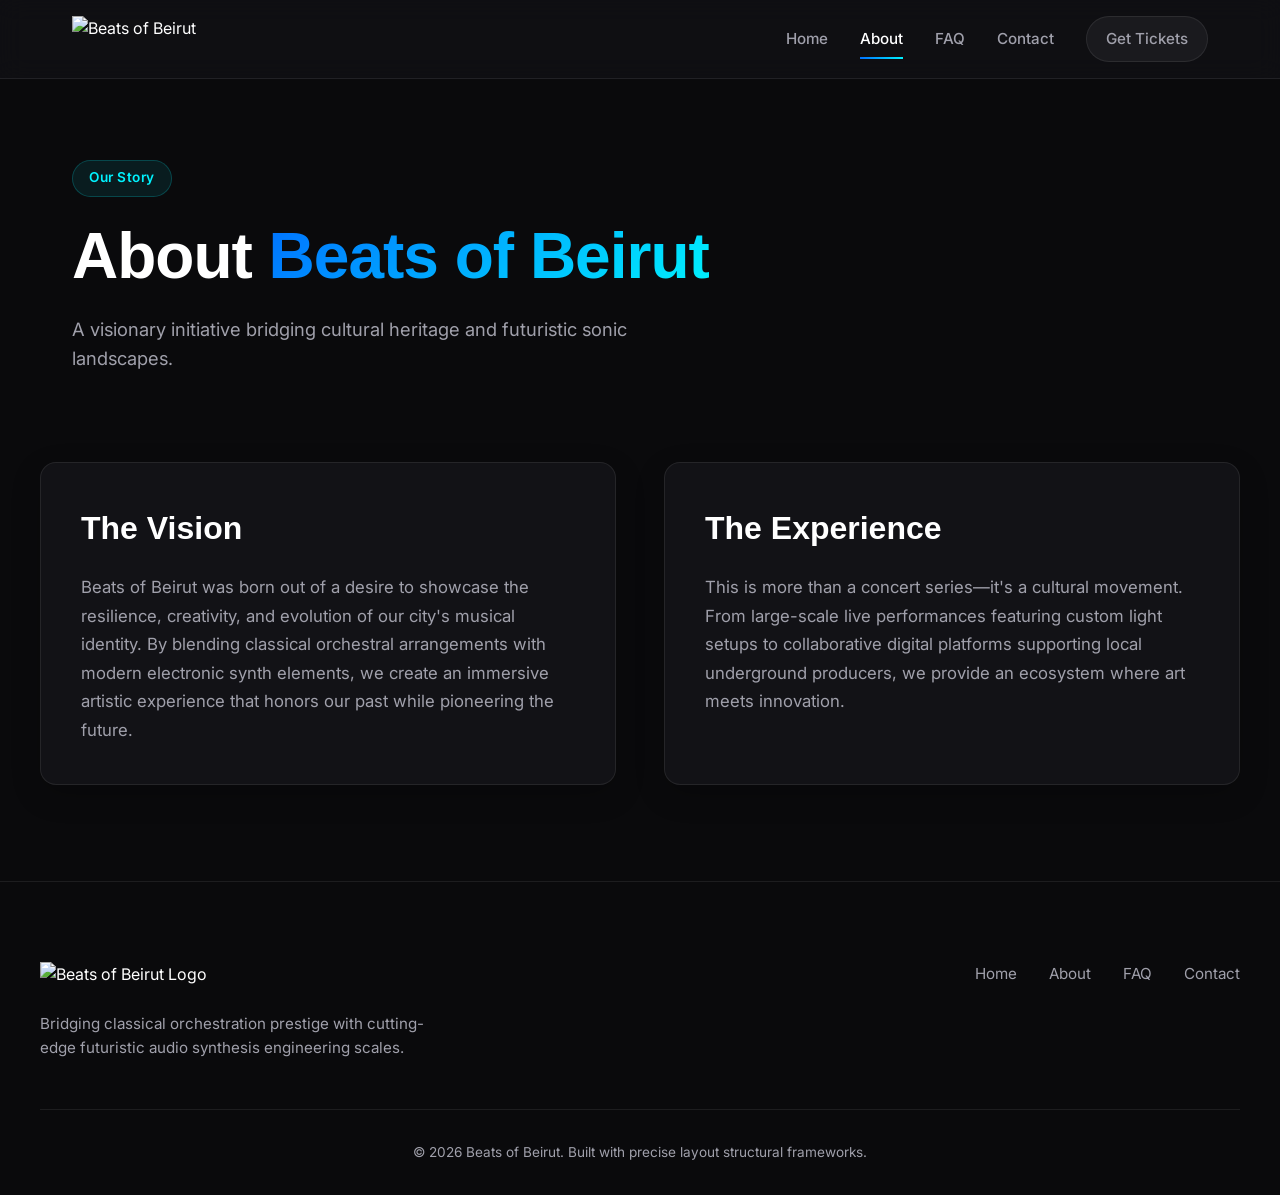
==== about.html @ 85f0301e "Update about.html" ====
<!DOCTYPE html>
<html lang="en">
<head>
    <meta charset="UTF-8">
    <meta name="viewport" content="width=device-width, initial-scale=1.0">
    <title>About Us | Beats of Beirut</title>
    <link href="https://fonts.googleapis.com/css2?family=Inter:wght@400;500;600;700&display=swap" rel="stylesheet">
    <link rel="stylesheet" href="css/style.css">
</head>
<body>

    <!-- Navigation Bar -->
    <nav class="navbar">
        <div class="nav-container">
            <a href="index.html"><img src="images/logo.png" alt="Beats of Beirut" class="nav-logo"></a>
            <button class="menu-toggle" aria-label="Toggle Menu">
                <span></span>
                <span></span>
                <span></span>
            </button>
            <div class="nav-links">
                <a href="index.html" class="nav-item">Home</a>
                <a href="about.html" class="nav-item active">About</a>
                <a href="faq.html" class="nav-item">FAQ</a>
                <a href="contact.html" class="nav-item">Contact</a>
                <a href="contact.html" class="nav-item cta-nav">Get Tickets</a>
            </div>
        </div>
    </nav>

    <!-- Subpage Content Block Layout Group -->
    <header class="subpage-header-container">
        <span class="badge">Our Story</span>
        <h1 class="hero-title">About <span class="gradient-text">Beats of Beirut</span></h1>
        <p class="hero-description">A visionary initiative bridging cultural heritage and futuristic sonic landscapes.</p>
    </header>

    <main class="subpage-content-section">
        <div class="subpage-grid-container">
            <article class="content-block-card">
                <h2>The Vision</h2>
                <p>Beats of Beirut was born out of a desire to showcase the resilience, creativity, and evolution of our city's musical identity. By blending classical orchestral arrangements with modern electronic synth elements, we create an immersive artistic experience that honors our past while pioneering the future.</p>
            </article>

            <article class="content-block-card">
                <h2>The Experience</h2>
                <p>This is more than a concert series—it's a cultural movement. From large-scale live performances featuring custom light setups to collaborative digital platforms supporting local underground producers, we provide an ecosystem where art meets innovation.</p>
            </article>
        </div>
    </main>

    <!-- Footer Component Area -->
    <footer class="footer">
        <div class="footer-container">
            <div class="footer-brand">
                <img src="images/logo.png" alt="Beats of Beirut Logo" class="footer-logo">
                <p>Bridging classical orchestration prestige with cutting-edge futuristic audio synthesis engineering scales.</p>
            </div>
            <nav class="footer-nav">
                <a href="index.html">Home</a>
                <a href="about.html">About</a>
                <a href="faq.html">FAQ</a>
                <a href="contact.html">Contact</a>
            </nav>
        </div>
        <div class="footer-bottom">
            <p>&copy; 2026 Beats of Beirut. Built with precise layout structural frameworks.</p>
        </div>
    </footer>

    <script>
        const menuToggle = document.querySelector('.menu-toggle');
        const navLinks = document.querySelector('.nav-links');
        
        menuToggle.addEventListener('click', () => {
            menuToggle.classList.toggle('open');
            navLinks.classList.toggle('active');
        });
    </script>
</body>
</html>
---- css/style.css ----
/* ==========================================================================
   1. GLOBAL VARIABLES & BASE STYLES
   ========================================================================== */
:root {
    --bg-dark: #0a0a0c;
    --bg-surface: #121216;
    --bg-surface-glow: #1a1a22;
    --accent-blue: #0072ff;
    --accent-cyan: #00f2fe;
    --text-primary: #ffffff;
    --text-secondary: #a0a0ab;
    --border-color: rgba(255, 255, 255, 0.08);
    --glass-effect: rgba(18, 18, 22, 0.7);
}

* {
    box-sizing: border-box;
    margin: 0;
    padding: 0;
}

body {
    background-color: var(--bg-dark);
    color: var(--text-primary);
    font-family: 'Inter', sans-serif;
    line-height: 1.6;
    overflow-x: hidden;
}

a {
    text-decoration: none;
    color: inherit;
    transition: all 0.3s ease;
}

/* ==========================================================================
   2. GLASSMORPHIC NAVIGATION BAR
   ========================================================================== */
.navbar {
    position: fixed;
    top: 0;
    left: 0;
    width: 100%;
    z-index: 1000;
    background: var(--glass-effect);
    backdrop-filter: blur(12px);
    -webkit-backdrop-filter: blur(12px);
    border-bottom: 1px solid var(--border-color);
}

.nav-container {
    max-width: 1200px;
    margin: 0 auto;
    padding: 1rem 2rem;
    display: flex;
    justify-content: space-between;
    align-items: center;
}

.nav-logo {
    height: 45px;
    width: auto;
    display: block;
}

.nav-links {
    display: flex;
    align-items: center;
    gap: 2rem;
}

.nav-item {
    font-size: 0.95rem;
    font-weight: 500;
    color: var(--text-secondary);
    position: relative;
    padding: 0.5rem 0;
}

.nav-item:hover, .nav-item.active {
    color: var(--text-primary);
}

.nav-item::after {
    content: '';
    position: absolute;
    bottom: 0;
    left: 0;
    width: 0;
    height: 2px;
    background: linear-gradient(90deg, var(--accent-blue), var(--accent-cyan));
    transition: width 0.3s ease;
}

.nav-item:hover::after, .nav-item.active::after {
    width: 100%;
}

.cta-nav {
    background: rgba(255, 255, 255, 0.05);
    padding: 0.6rem 1.2rem;
    border-radius: 50px;
    border: 1px solid var(--border-color);
}

.cta-nav:hover {
    background: var(--text-primary);
    color: var(--bg-dark);
}

/* Mobile Menu Toggle Button */
.menu-toggle {
    display: none;
    flex-direction: column;
    gap: 6px;
    background: none;
    border: none;
    cursor: pointer;
}

.menu-toggle span {
    width: 25px;
    height: 2px;
    background-color: var(--text-primary);
    transition: all 0.3s ease;
}

/* ==========================================================================
   3. HERO SECTION (SPLIT GRID FOR HOME)
   ========================================================================== */
.hero-section {
    padding: 9rem 2rem 5rem 2rem;
    min-height: 90vh;
    display: flex;
    align-items: center;
    position: relative;
}

.hero-section::before {
    content: '';
    position: absolute;
    top: 20%;
    right: 10%;
    width: 350px;
    height: 350px;
    background: radial-gradient(circle, rgba(0, 114, 255, 0.15) 0%, transparent 70%);
    z-index: -1;
    filter: blur(40px);
}

.hero-container {
    max-width: 1200px;
    margin: 0 auto;
    display: grid;
    grid-template-columns: 1.2fr 0.8fr;
    gap: 4rem;
    align-items: center;
}

.badge {
    display: inline-block;
    background: rgba(0, 242, 254, 0.08);
    color: var(--accent-cyan);
    border: 1px solid rgba(0, 242, 254, 0.2);
    padding: 0.4rem 1rem;
    border-radius: 50px;
    font-size: 0.85rem;
    font-weight: 600;
    letter-spacing: 0.5px;
    margin-bottom: 1.5rem;
}

.hero-title {
    font-family: 'Cabinet Grotesk', sans-serif;
    font-size: 4rem;
    line-height: 1.1;
    font-weight: 800;
    letter-spacing: -1px;
    margin-bottom: 1.5rem;
}

.gradient-text {
    background: linear-gradient(135deg, var(--accent-blue), var(--accent-cyan));
    -webkit-background-clip: text;
    -webkit-text-fill-color: transparent;
}

.hero-description {
    color: var(--text-secondary);
    font-size: 1.15rem;
    margin-bottom: 2.5rem;
    max-width: 600px;
}

/* Metadata Info Grid */
.event-meta-grid {
    display: grid;
    grid-template-columns: 1fr 1fr;
    gap: 2rem;
    margin-bottom: 2.5rem;
    padding: 1.5rem;
    background: var(--bg-surface);
    border: 1px solid var(--border-color);
    border-radius: 16px;
}

.meta-label {
    display: block;
    font-size: 0.8rem;
    color: var(--text-secondary);
    letter-spacing: 1px;
    margin-bottom: 0.3rem;
    font-weight: 600;
}

.meta-value {
    display: block;
    font-size: 1.1rem;
    font-weight: 600;
}

/* Call to Action Buttons */
.btn {
    display: inline-flex;
    align-items: center;
    gap: 0.8rem;
    padding: 1rem 2.2rem;
    border-radius: 12px;
    font-weight: 600;
    font-size: 1.05rem;
}

.btn-primary {
    background: linear-gradient(135deg, var(--accent-blue), var(--accent-cyan));
    color: #ffffff;
    box-shadow: 0 4px 20px rgba(0, 114, 255, 0.3);
}

.btn-primary:hover {
    transform: translateY(-2px);
    box-shadow: 0 6px 25px rgba(0, 114, 255, 0.45);
}

/* Hero Media Component */
.hero-media {
    display: flex;
    justify-content: center;
}

.media-card {
    position: relative;
    border-radius: 24px;
    overflow: hidden;
    background: var(--bg-surface);
    border: 1px solid var(--border-color);
    box-shadow: 0 20px 40px rgba(0,0,0,0.4);
    transition: transform 0.4s cubic-bezier(0.16, 1, 0.3, 1);
}

.media-card:hover {
    transform: scale(1.02) translateY(-4px);
}

.concert-img {
    width: 100%;
    height: auto;
    display: block;
    object-fit: cover;
}

.card-overlay {
    position: absolute;
    bottom: 0;
    left: 0;
    width: 100%;
    padding: 2rem 1.5rem;
    background: linear-gradient(to top, rgba(10,10,12,0.95), transparent);
    display: flex;
    justify-content: center;
}

.overlay-text {
    font-weight: 600;
    color: var(--accent-cyan);
    font-size: 0.95rem;
}

/* ==========================================================================
   4. INTERACTIVE COUNTDOWN SECTION
   ========================================================================== */
.countdown-section {
    padding: 6rem 2rem;
    background: var(--bg-surface);
    border-top: 1px solid var(--border-color);
    border-bottom: 1px solid var(--border-color);
}

.countdown-container {
    max-width: 900px;
    margin: 0 auto;
    text-align: center;
}

.section-title {
    font-family: 'Cabinet Grotesk', sans-serif;
    font-size: 2.5rem;
    margin-bottom: 3rem;
}

.timer-grid {
    display: grid;
    grid-template-columns: repeat(4, 1fr);
    gap: 1.5rem;
    margin-bottom: 2.5rem;
}

.timer-box {
    background: var(--bg-surface-glow);
    border: 1px solid var(--border-color);
    padding: 2rem 1rem;
    border-radius: 16px;
    position: relative;
}

.timer-box::before {
    content: '';
    position: absolute;
    top: 0;
    left: 10%;
    width: 80%;
    height: 1px;
    background: linear-gradient(90deg, transparent, var(--accent-cyan), transparent);
}

.timer-number {
    display: block;
    font-family: 'Cabinet Grotesk', sans-serif;
    font-size: 3.5rem;
    font-weight: 800;
    color: #ffffff;
    line-height: 1;
    margin-bottom: 0.5rem;
}

.timer-label {
    display: block;
    color: var(--text-secondary);
    font-size: 0.85rem;
    text-transform: uppercase;
    letter-spacing: 1px;
}

.countdown-note {
    color: var(--text-secondary);
    font-size: 1.05rem;
}

/* ==========================================================================
   5. DEDICATED INNER SUBPAGE LAYOUTS
   ========================================================================== */
.subpage-header-container {
    max-width: 1200px;
    margin: 0 auto;
    padding: 10rem 2rem 1rem 2rem;
    text-align: left;
}

.subpage-content-section {
    padding: 2rem 2rem 6rem 2rem;
    background: var(--bg-dark);
}

.subpage-grid-container {
    max-width: 1200px;
    margin: 0 auto;
    display: grid;
    grid-template-columns: 1fr 1fr;
    gap: 3rem;
}

.content-block-card {
    background: var(--bg-surface);
    border: 1px solid var(--border-color);
    padding: 2.5rem;
    border-radius: 16px;
    box-shadow: 0 10px 30px rgba(0,0,0,0.2);
    transition: transform 0.3s ease, border-color 0.3s ease;
}

.content-block-card:hover {
    transform: translateY(-3px);
    border-color: rgba(0, 242, 254, 0.2);
}

.content-block-card h2 {
    font-family: 'Cabinet Grotesk', sans-serif;
    font-size: 2rem;
    margin-bottom: 1.2rem;
}

.content-block-card p {
    color: var(--text-secondary);
    font-size: 1.05rem;
    margin-bottom: 1.2rem;
    line-height: 1.7;
}

.content-block-card p:last-child {
    margin-bottom: 0;
}

/* Performers Layout Modifications */
.performers-showcase-grid {
    max-width: 1200px;
    margin: 0 auto;
    display: grid;
    grid-template-columns: repeat(auto-fit, minmax(320px, 1fr));
    gap: 3rem;
}

.performer-profile-card {
    text-align: center;
}

.performer-profile-card h3 {
    font-family: 'Cabinet Grotesk', sans-serif;
    font-size: 1.8rem;
    margin: 1.5rem 0 0.5rem 0;
}

.performer-profile-card p {
    color: var(--text-secondary);
    font-size: 1rem;
    max-width: 420px;
    margin: 0 auto;
    line-height: 1.6;
}

/* FAQ Stack Modification */
.faq-stack-container {
    max-width: 850px;
    margin: 0 auto;
    display: flex;
    flex-direction: column;
    gap: 1.5rem;
}

/* ==========================================================================
   6. MODERN PRESTIGE FOOTER
   ========================================================================== */
.footer {
    padding: 5rem 2rem 2rem 2rem;
    background: var(--bg-dark);
    border-top: 1px solid var(--border-color);
}

.footer-container {
    max-width: 1200px;
    margin: 0 auto;
    display: flex;
    justify-content: space-between;
    align-items: flex-start;
    flex-wrap: wrap;
    gap: 3rem;
    padding-bottom: 3rem;
    border-bottom: 1px solid var(--border-color);
}

.footer-brand {
    max-width: 400px;
}

.footer-logo {
    height: 40px;
    margin-bottom: 1.5rem;
}

.footer-brand p {
    color: var(--text-secondary);
    font-size: 0.95rem;
}

.footer-nav {
    display: flex;
    gap: 2rem;
    flex-wrap: wrap;
}

.footer-nav a {
    color: var(--text-secondary);
    font-size: 0.95rem;
}

.footer-nav a:hover {
    color: var(--text-primary);
}

.footer-bottom {
    max-width: 1200px;
    margin: 0 auto;
    padding-top: 2rem;
    text-align: center;
    color: var(--text-secondary);
    font-size: 0.85rem;
}

/* ==========================================================================
   7. RESPONSIVE BREAKPOINTS (MOBILE & TABLET FRIENDLY)
   ========================================================================== */
@media (max-width: 992px) {
    .hero-container, .subpage-grid-container {
        grid-template-columns: 1fr;
        gap: 3rem;
        text-align: center;
    }
    
    .subpage-header-container {
        text-align: center;
        padding-top: 8rem;
    }
    
    .hero-description {
        margin-left: auto;
        margin-right: auto;
    }

    .event-meta-grid {
        max-width: 600px;
        margin-left: auto;
        margin-right: auto;
    }
    
    .hero-title {
        font-size: 3rem;
    }
    
    .hero-media {
        order: -1;
        max-width: 450px;
        margin: 0 auto;
    }
}

@media (max-width: 768px) {
    .menu-toggle {
        display: flex;
    }

    .nav-links {
        position: absolute;
        top: 100%;
        left: 0;
        width: 100%;
        background: var(--bg-surface);
        flex-direction: column;
        padding: 2rem;
        gap: 1.5rem;
        border-bottom: 1px solid var(--border-color);
        opacity: 0;
        transform: translateY(-10px);
        pointer-events: none;
        transition: all 0.3s ease;
    }

    .nav-links.active {
        opacity: 1;
        transform: translateY(0);
        pointer-events: auto;
    }

    /* Animated Close Menu Toggle */
    .menu-toggle.open span:nth-child(1) {
        transform: translateY(8px) rotate(45deg);
    }
    .menu-toggle.open span:nth-child(2) {
        opacity: 0;
    }
    .menu-toggle.open span:nth-child(3) {
        transform: translateY(-8px) rotate(-45deg);
    }

    .timer-grid {
        grid-template-columns: repeat(2, 1fr);
    }

    .timer-number {
        font-size: 2.5rem;
    }

    .footer-container {
        flex-direction: column;
        text-align: center;
        align-items: center;
    }
    
    .footer-nav {
        justify-content: center;
    }
}
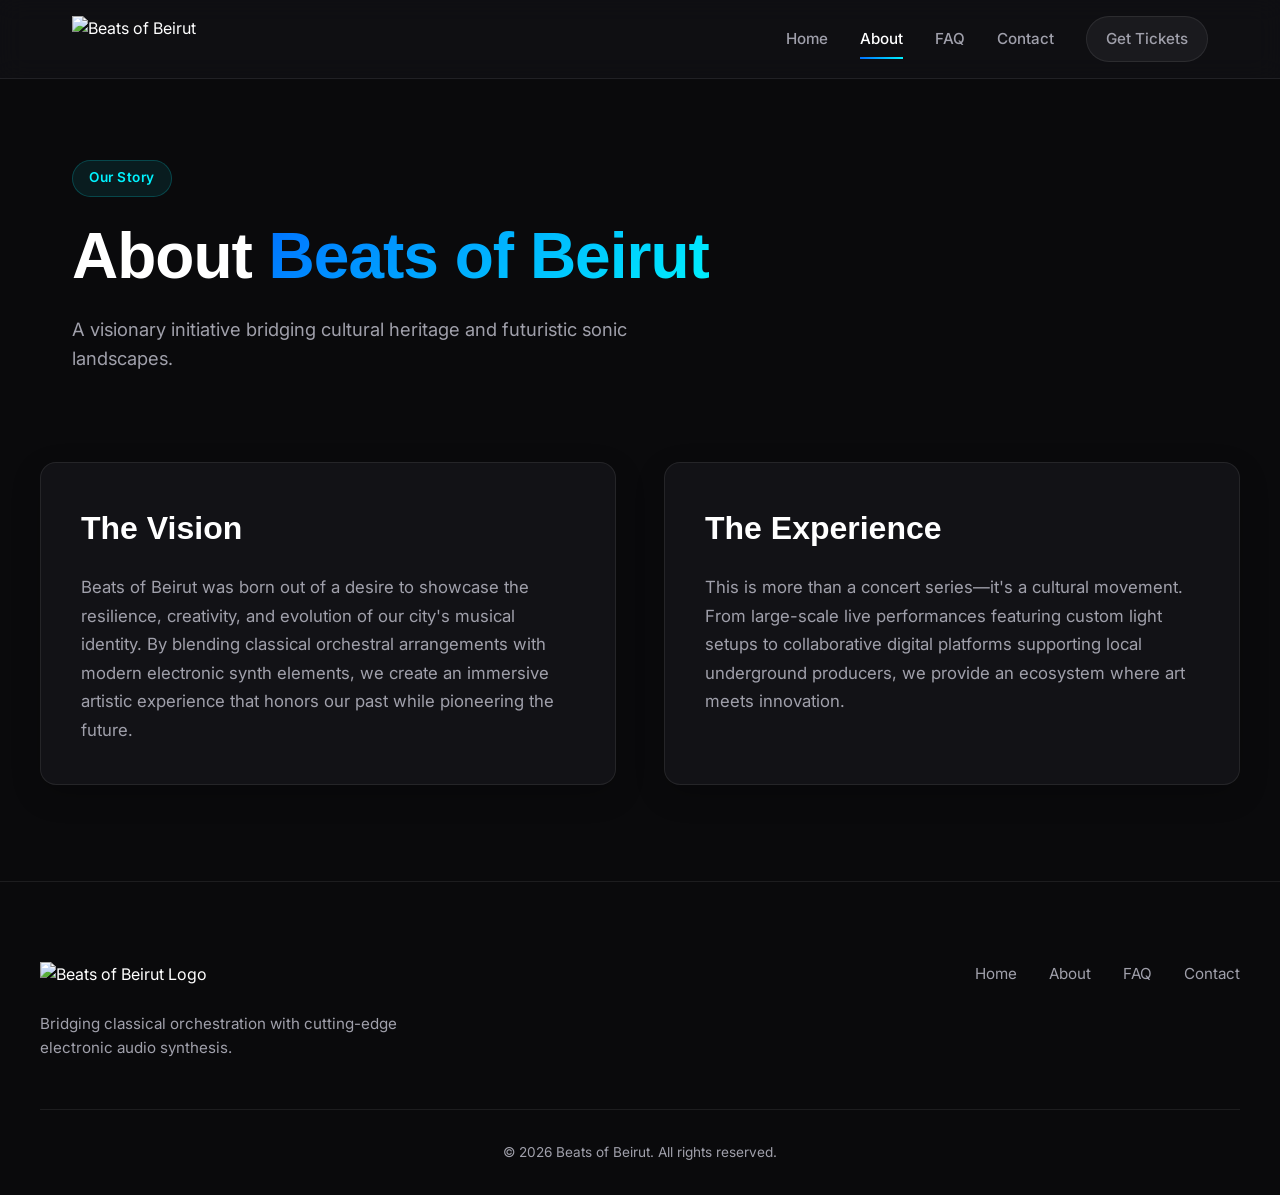
==== commit 804106c8: "Update about.html" ====
--- a/about.html
+++ b/about.html
@@ -54,7 +54,7 @@
         <div class="footer-container">
             <div class="footer-brand">
                 <img src="images/logo.png" alt="Beats of Beirut Logo" class="footer-logo">
-                <p>Bridging classical orchestration prestige with cutting-edge futuristic audio synthesis engineering scales.</p>
+                <p>Bridging classical orchestration with cutting-edge electronic audio synthesis.</p>
             </div>
             <nav class="footer-nav">
                 <a href="index.html">Home</a>
@@ -64,7 +64,7 @@
             </nav>
         </div>
         <div class="footer-bottom">
-            <p>&copy; 2026 Beats of Beirut. Built with precise layout structural frameworks.</p>
+            <p>&copy; 2026 Beats of Beirut. All rights reserved.</p>
         </div>
     </footer>
 
--- a/css/style.css
+++ b/css/style.css
@@ -108,7 +108,6 @@
     color: var(--bg-dark);
 }
 
-/* Mobile Menu Toggle Button */
 .menu-toggle {
     display: none;
     flex-direction: column;
@@ -192,7 +191,6 @@
     max-width: 600px;
 }
 
-/* Metadata Info Grid */
 .event-meta-grid {
     display: grid;
     grid-template-columns: 1fr 1fr;
@@ -219,7 +217,6 @@
     font-weight: 600;
 }
 
-/* Call to Action Buttons */
 .btn {
     display: inline-flex;
     align-items: center;
@@ -241,7 +238,6 @@
     box-shadow: 0 6px 25px rgba(0, 114, 255, 0.45);
 }
 
-/* Hero Media Component */
 .hero-media {
     display: flex;
     justify-content: center;
@@ -409,34 +405,10 @@
     margin-bottom: 0;
 }
 
-/* Performers Layout Modifications */
-.performers-showcase-grid {
-    max-width: 1200px;
-    margin: 0 auto;
-    display: grid;
-    grid-template-columns: repeat(auto-fit, minmax(320px, 1fr));
-    gap: 3rem;
-}
-
-.performer-profile-card {
-    text-align: center;
-}
-
-.performer-profile-card h3 {
-    font-family: 'Cabinet Grotesk', sans-serif;
-    font-size: 1.8rem;
-    margin: 1.5rem 0 0.5rem 0;
-}
-
-.performer-profile-card p {
-    color: var(--text-secondary);
-    font-size: 1rem;
-    max-width: 420px;
-    margin: 0 auto;
-    line-height: 1.6;
-}
-
-/* FAQ Stack Modification */
+.content-block-card strong {
+    color: var(--accent-cyan);
+}
+
 .faq-stack-container {
     max-width: 850px;
     margin: 0 auto;
@@ -568,7 +540,6 @@
         pointer-events: auto;
     }
 
-    /* Animated Close Menu Toggle */
     .menu-toggle.open span:nth-child(1) {
         transform: translateY(8px) rotate(45deg);
     }
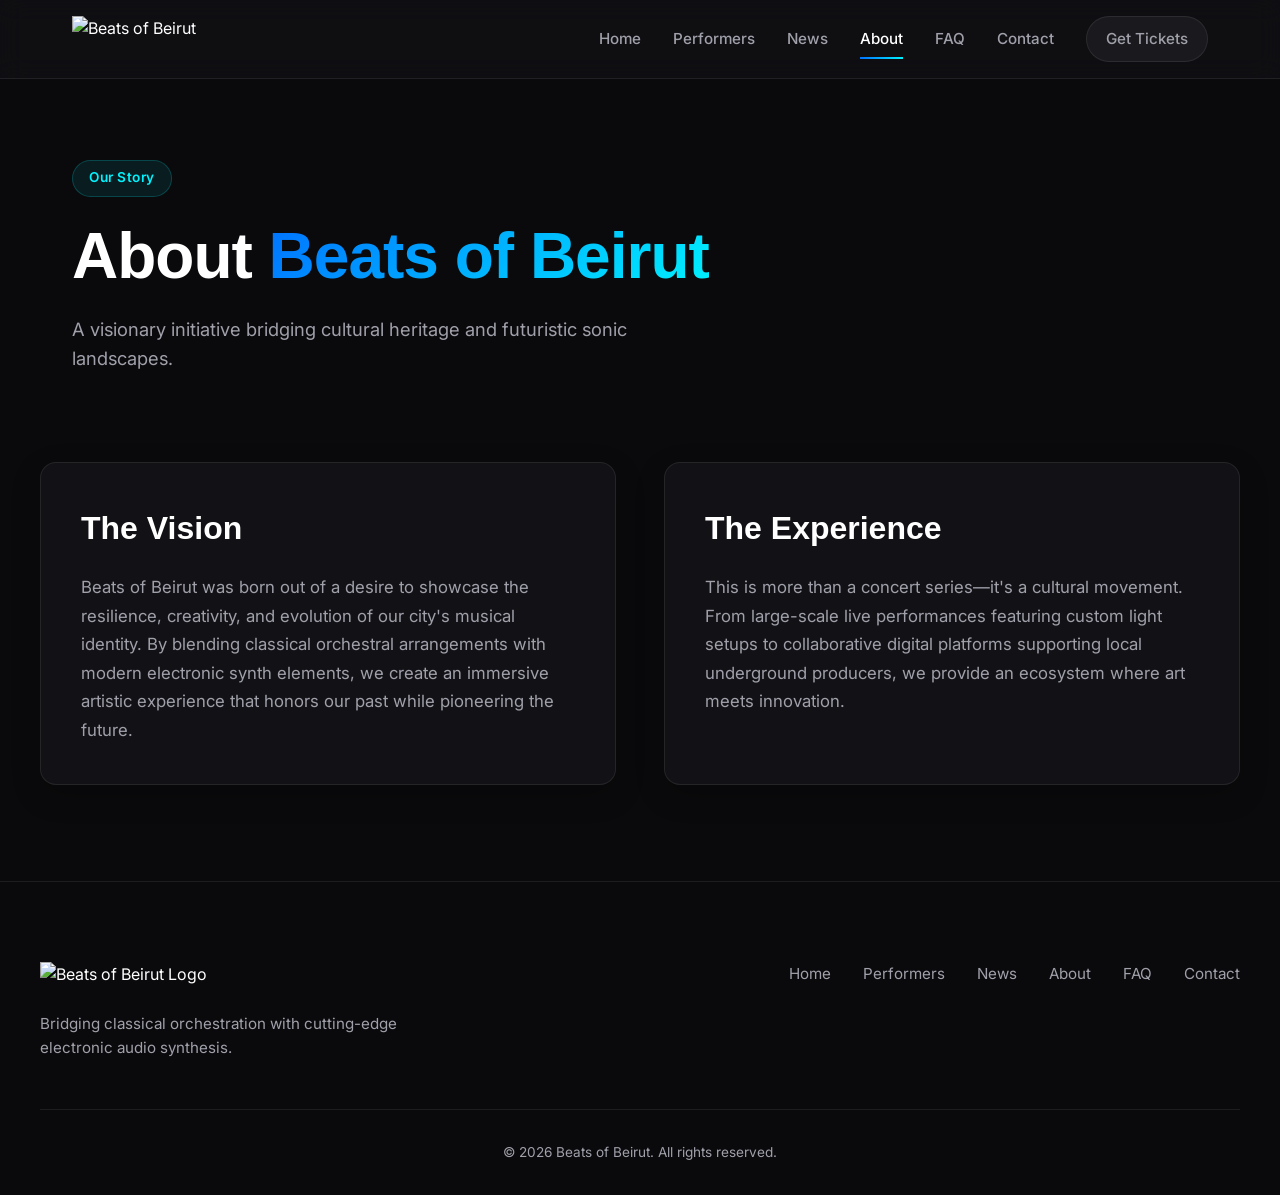
==== commit 5b3e9932: "Update about.html" ====
--- a/about.html
+++ b/about.html
@@ -9,10 +9,9 @@
 </head>
 <body>
 
-    <!-- Navigation Bar -->
     <nav class="navbar">
         <div class="nav-container">
-            <a href="index.html"><img src="images/logo.png" alt="Beats of Beirut" class="nav-logo"></a>
+            <a href="index.html"><img src="Images/logo.png" alt="Beats of Beirut" class="nav-logo"></a>
             <button class="menu-toggle" aria-label="Toggle Menu">
                 <span></span>
                 <span></span>
@@ -20,6 +19,8 @@
             </button>
             <div class="nav-links">
                 <a href="index.html" class="nav-item">Home</a>
+                <a href="performers.html" class="nav-item">Performers</a>
+                <a href="news.html" class="nav-item">News</a>
                 <a href="about.html" class="nav-item active">About</a>
                 <a href="faq.html" class="nav-item">FAQ</a>
                 <a href="contact.html" class="nav-item">Contact</a>
@@ -28,7 +29,6 @@
         </div>
     </nav>
 
-    <!-- Subpage Content Block Layout Group -->
     <header class="subpage-header-container">
         <span class="badge">Our Story</span>
         <h1 class="hero-title">About <span class="gradient-text">Beats of Beirut</span></h1>
@@ -49,15 +49,16 @@
         </div>
     </main>
 
-    <!-- Footer Component Area -->
     <footer class="footer">
         <div class="footer-container">
             <div class="footer-brand">
-                <img src="images/logo.png" alt="Beats of Beirut Logo" class="footer-logo">
+                <img src="Images/logo.png" alt="Beats of Beirut Logo" class="footer-logo">
                 <p>Bridging classical orchestration with cutting-edge electronic audio synthesis.</p>
             </div>
             <nav class="footer-nav">
                 <a href="index.html">Home</a>
+                <a href="performers.html">Performers</a>
+                <a href="news.html">News</a>
                 <a href="about.html">About</a>
                 <a href="faq.html">FAQ</a>
                 <a href="contact.html">Contact</a>
@@ -71,7 +72,6 @@
     <script>
         const menuToggle = document.querySelector('.menu-toggle');
         const navLinks = document.querySelector('.nav-links');
-        
         menuToggle.addEventListener('click', () => {
             menuToggle.classList.toggle('open');
             navLinks.classList.toggle('active');
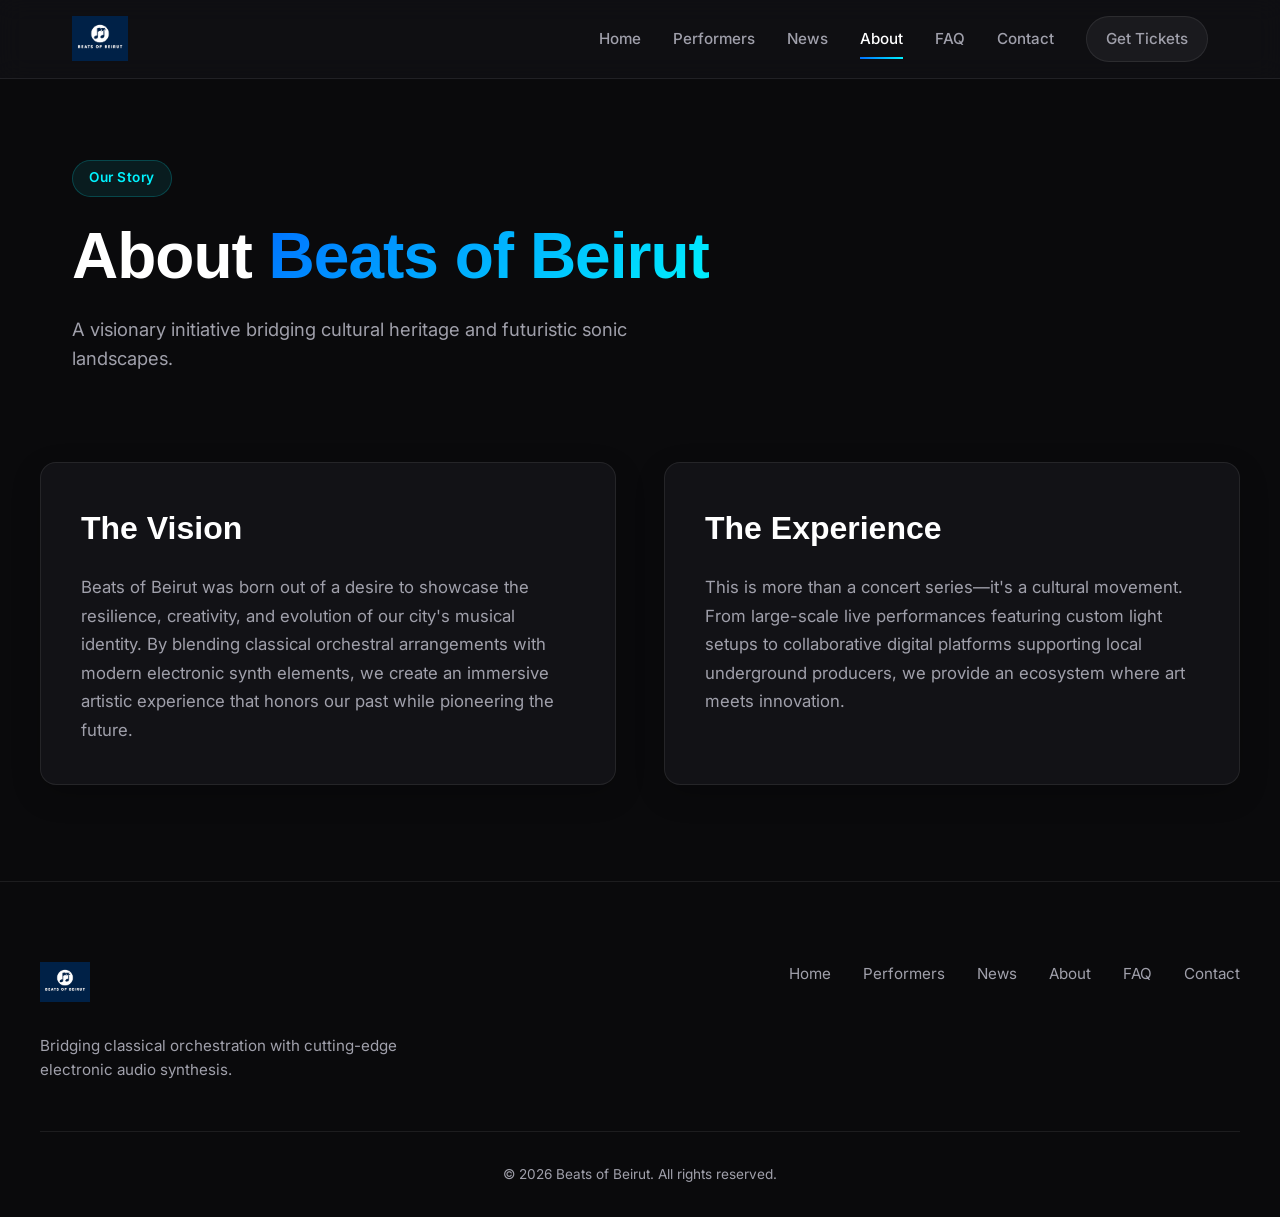
==== commit bfad8c8a: "Update about.html" ====
--- a/about.html
+++ b/about.html
@@ -11,7 +11,7 @@
 
     <nav class="navbar">
         <div class="nav-container">
-            <a href="index.html"><img src="Images/logo.png" alt="Beats of Beirut" class="nav-logo"></a>
+            <a href="index.html"><img src="images/Logo.png" alt="Beats of Beirut" class="nav-logo"></a>
             <button class="menu-toggle" aria-label="Toggle Menu">
                 <span></span>
                 <span></span>
@@ -52,7 +52,7 @@
     <footer class="footer">
         <div class="footer-container">
             <div class="footer-brand">
-                <img src="Images/logo.png" alt="Beats of Beirut Logo" class="footer-logo">
+                <img src="images/Logo.png" alt="Beats of Beirut Logo" class="footer-logo">
                 <p>Bridging classical orchestration with cutting-edge electronic audio synthesis.</p>
             </div>
             <nav class="footer-nav">
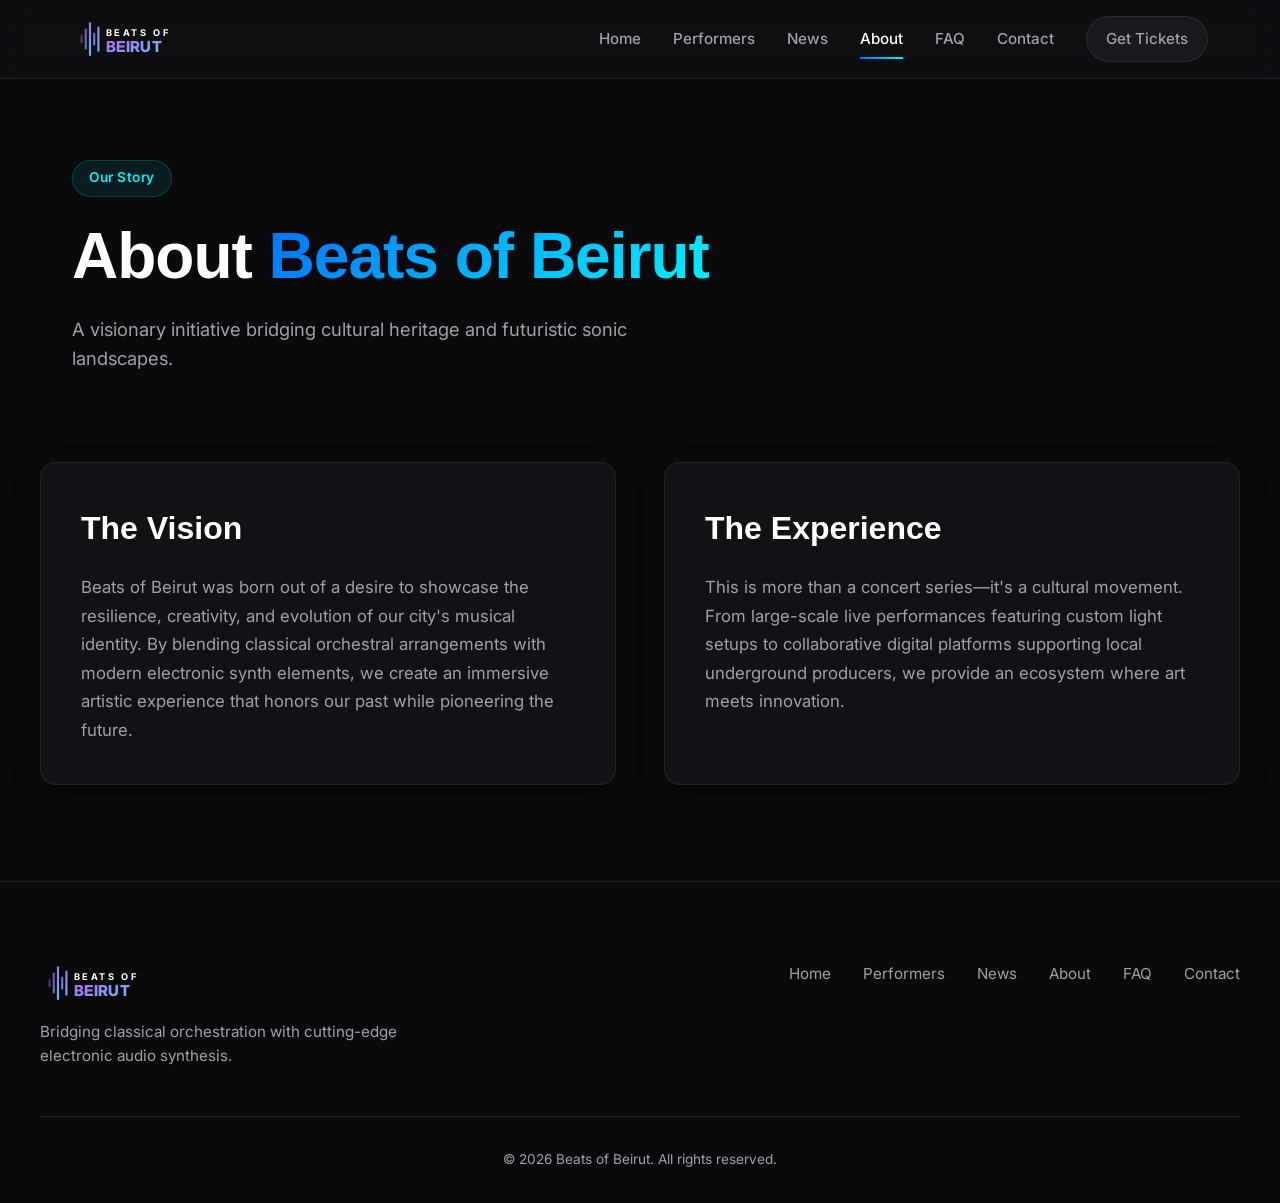
==== commit 43adc3fe: "Update about.html" ====
--- a/about.html
+++ b/about.html
@@ -9,9 +9,34 @@
 </head>
 <body>
 
+    <!-- Navigation Bar -->
     <nav class="navbar">
         <div class="nav-container">
-            <a href="index.html"><img src="images/Logo.png" alt="Beats of Beirut" class="nav-logo"></a>
+            <a href="index.html" style="display: block; width: 100%; max-width: 190px;">
+                <!-- Responsive Inline Logo Mark (Navbar) -->
+                <svg xmlns="http://www.w3.org/2000/svg" viewBox="0 0 450 100" style="width: 100%; height: auto; display: block;">
+                  <defs>
+                    <!-- Dark Mode Synth Gradient -->
+                    <linearGradient id="logo-neon-grad" x1="0%" y1="0%" x2="100%" y2="100%">
+                      <stop offset="0%" stop-color="#bf5af2" /> <!-- Premium Violet -->
+                      <stop offset="100%" stop-color="#5ac8fa" /> <!-- Electric Light Blue -->
+                    </linearGradient>
+                  </defs>
+
+                  <!-- Modern Audio / Pillar Icon Group -->
+                  <g transform="translate(10, 10)">
+                    <rect x="10" y="30" width="5" height="20" rx="2.5" fill="url(#logo-neon-grad)" opacity="0.4" />
+                    <rect x="20" y="15" width="5" height="50" rx="2.5" fill="url(#logo-neon-grad)" opacity="0.7" />
+                    <rect x="30" y="0" width="5" height="80" rx="2.5" fill="url(#logo-neon-grad)" />
+                    <rect x="40" y="25" width="5" height="30" rx="2.5" fill="url(#logo-neon-grad)" opacity="0.8" />
+                    <rect x="50" y="10" width="5" height="60" rx="2.5" fill="url(#logo-neon-grad)" />
+                  </g>
+
+                  <!-- Typography Alignment -->
+                  <text x="80" y="42" font-family="'Inter', sans-serif" font-size="22" font-weight="700" letter-spacing="6" fill="#ffffff">BEATS OF</text>
+                  <text x="80" y="80" font-family="'Inter', sans-serif" font-size="36" font-weight="800" letter-spacing="1" fill="url(#logo-neon-grad)">BEIRUT</text>
+                </svg>
+            </a>
             <button class="menu-toggle" aria-label="Toggle Menu">
                 <span></span>
                 <span></span>
@@ -29,12 +54,14 @@
         </div>
     </nav>
 
+    <!-- Header Section -->
     <header class="subpage-header-container">
         <span class="badge">Our Story</span>
         <h1 class="hero-title">About <span class="gradient-text">Beats of Beirut</span></h1>
         <p class="hero-description">A visionary initiative bridging cultural heritage and futuristic sonic landscapes.</p>
     </header>
 
+    <!-- Main Content -->
     <main class="subpage-content-section">
         <div class="subpage-grid-container">
             <article class="content-block-card">
@@ -49,10 +76,31 @@
         </div>
     </main>
 
+    <!-- Footer -->
     <footer class="footer">
         <div class="footer-container">
             <div class="footer-brand">
-                <img src="images/Logo.png" alt="Beats of Beirut Logo" class="footer-logo">
+                <div style="width: 100%; max-width: 190px; margin-bottom: 15px;">
+                    <!-- Responsive Inline Logo Mark (Footer) -->
+                    <svg xmlns="http://www.w3.org/2000/svg" viewBox="0 0 450 100" style="width: 100%; height: auto; display: block;">
+                      <defs>
+                        <!-- Reusing the Dark Mode Synth Gradient -->
+                        <linearGradient id="footer-neon-grad" x1="0%" y1="0%" x2="100%" y2="100%">
+                          <stop offset="0%" stop-color="#bf5af2" />
+                          <stop offset="100%" stop-color="#5ac8fa" />
+                        </linearGradient>
+                      </defs>
+                      <g transform="translate(10, 10)">
+                        <rect x="10" y="30" width="5" height="20" rx="2.5" fill="url(#footer-neon-grad)" opacity="0.4" />
+                        <rect x="20" y="15" width="5" height="50" rx="2.5" fill="url(#footer-neon-grad)" opacity="0.7" />
+                        <rect x="30" y="0" width="5" height="80" rx="2.5" fill="url(#footer-neon-grad)" />
+                        <rect x="40" y="25" width="5" height="30" rx="2.5" fill="url(#footer-neon-grad)" opacity="0.8" />
+                        <rect x="50" y="10" width="5" height="60" rx="2.5" fill="url(#footer-neon-grad)" />
+                      </g>
+                      <text x="80" y="42" font-family="'Inter', sans-serif" font-size="22" font-weight="700" letter-spacing="6" fill="#ffffff">BEATS OF</text>
+                      <text x="80" y="80" font-family="'Inter', sans-serif" font-size="36" font-weight="800" letter-spacing="1" fill="url(#footer-neon-grad)">BEIRUT</text>
+                    </svg>
+                </div>
                 <p>Bridging classical orchestration with cutting-edge electronic audio synthesis.</p>
             </div>
             <nav class="footer-nav">
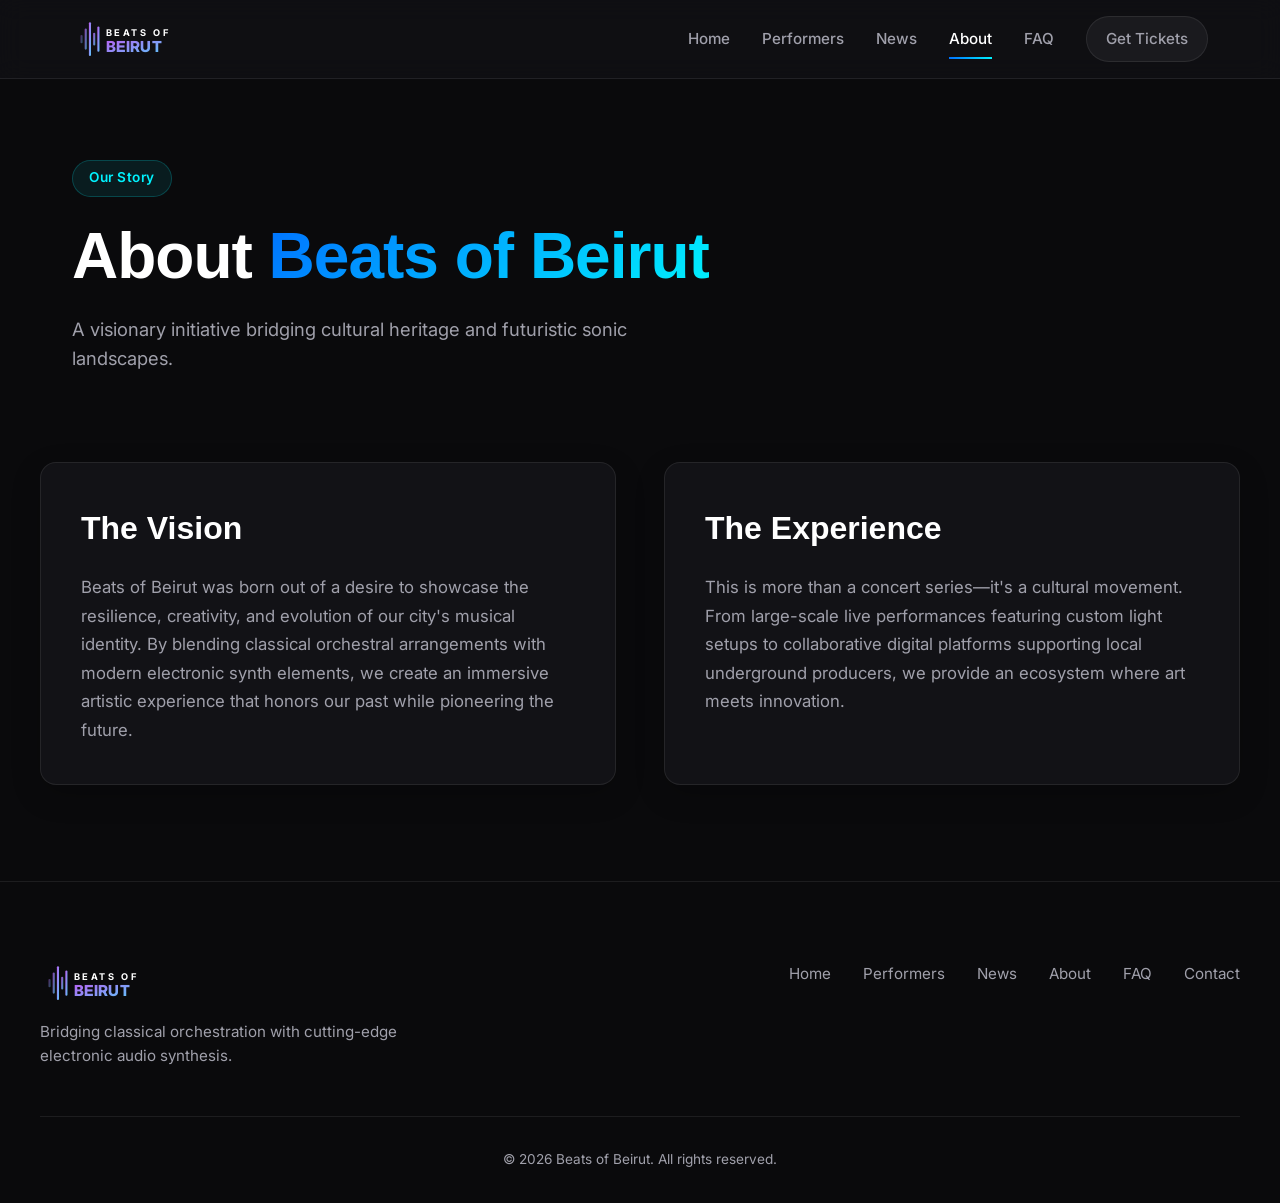
==== commit 7ce2da30: "Update about.html" ====
--- a/about.html
+++ b/about.html
@@ -6,6 +6,7 @@
     <title>About Us | Beats of Beirut</title>
     <link href="https://fonts.googleapis.com/css2?family=Inter:wght@400;500;600;700&display=swap" rel="stylesheet">
     <link rel="stylesheet" href="css/style.css">
+    <script src="js/script.js" defer></script>
 </head>
 <body>
 
@@ -48,7 +49,6 @@
                 <a href="news.html" class="nav-item">News</a>
                 <a href="about.html" class="nav-item active">About</a>
                 <a href="faq.html" class="nav-item">FAQ</a>
-                <a href="contact.html" class="nav-item">Contact</a>
                 <a href="contact.html" class="nav-item cta-nav">Get Tickets</a>
             </div>
         </div>
@@ -116,14 +116,5 @@
             <p>&copy; 2026 Beats of Beirut. All rights reserved.</p>
         </div>
     </footer>
-
-    <script>
-        const menuToggle = document.querySelector('.menu-toggle');
-        const navLinks = document.querySelector('.nav-links');
-        menuToggle.addEventListener('click', () => {
-            menuToggle.classList.toggle('open');
-            navLinks.classList.toggle('active');
-        });
-    </script>
 </body>
 </html>
--- a/css/style.css
+++ b/css/style.css
@@ -568,3 +568,35 @@
         justify-content: center;
     }
 }
+
+/* ==========================================================================
+   8. CONTACT FORM SUBMIT BUTTON
+   ========================================================================== */
+.btn-submit {
+    background: linear-gradient(135deg, #bf5af2 0%, #5ac8fa 100%);
+    color: #ffffff;
+    border: 1px solid rgba(255, 255, 255, 0.1);
+    transition: transform 0.25s cubic-bezier(0.16, 1, 0.3, 1), box-shadow 0.25s ease, opacity 0.25s ease;
+    box-shadow: 0 4px 15px rgba(191, 90, 242, 0.2);
+}
+
+.btn-submit:hover {
+    transform: translateY(-2px);
+    box-shadow: 0 6px 20px rgba(90, 200, 250, 0.4);
+    background: linear-gradient(135deg, #cc70ff 0%, #70d3ff 100%);
+}
+
+.btn-submit:active {
+    transform: translateY(0);
+}
+
+/* Handles button look when disabled during Formspree AJAX request processing */
+.btn-submit:disabled {
+    background: var(--bg-surface-glow);
+    color: var(--text-secondary);
+    border-color: var(--border-color);
+    cursor: not-allowed;
+    transform: none;
+    box-shadow: none;
+    opacity: 0.6;
+}
